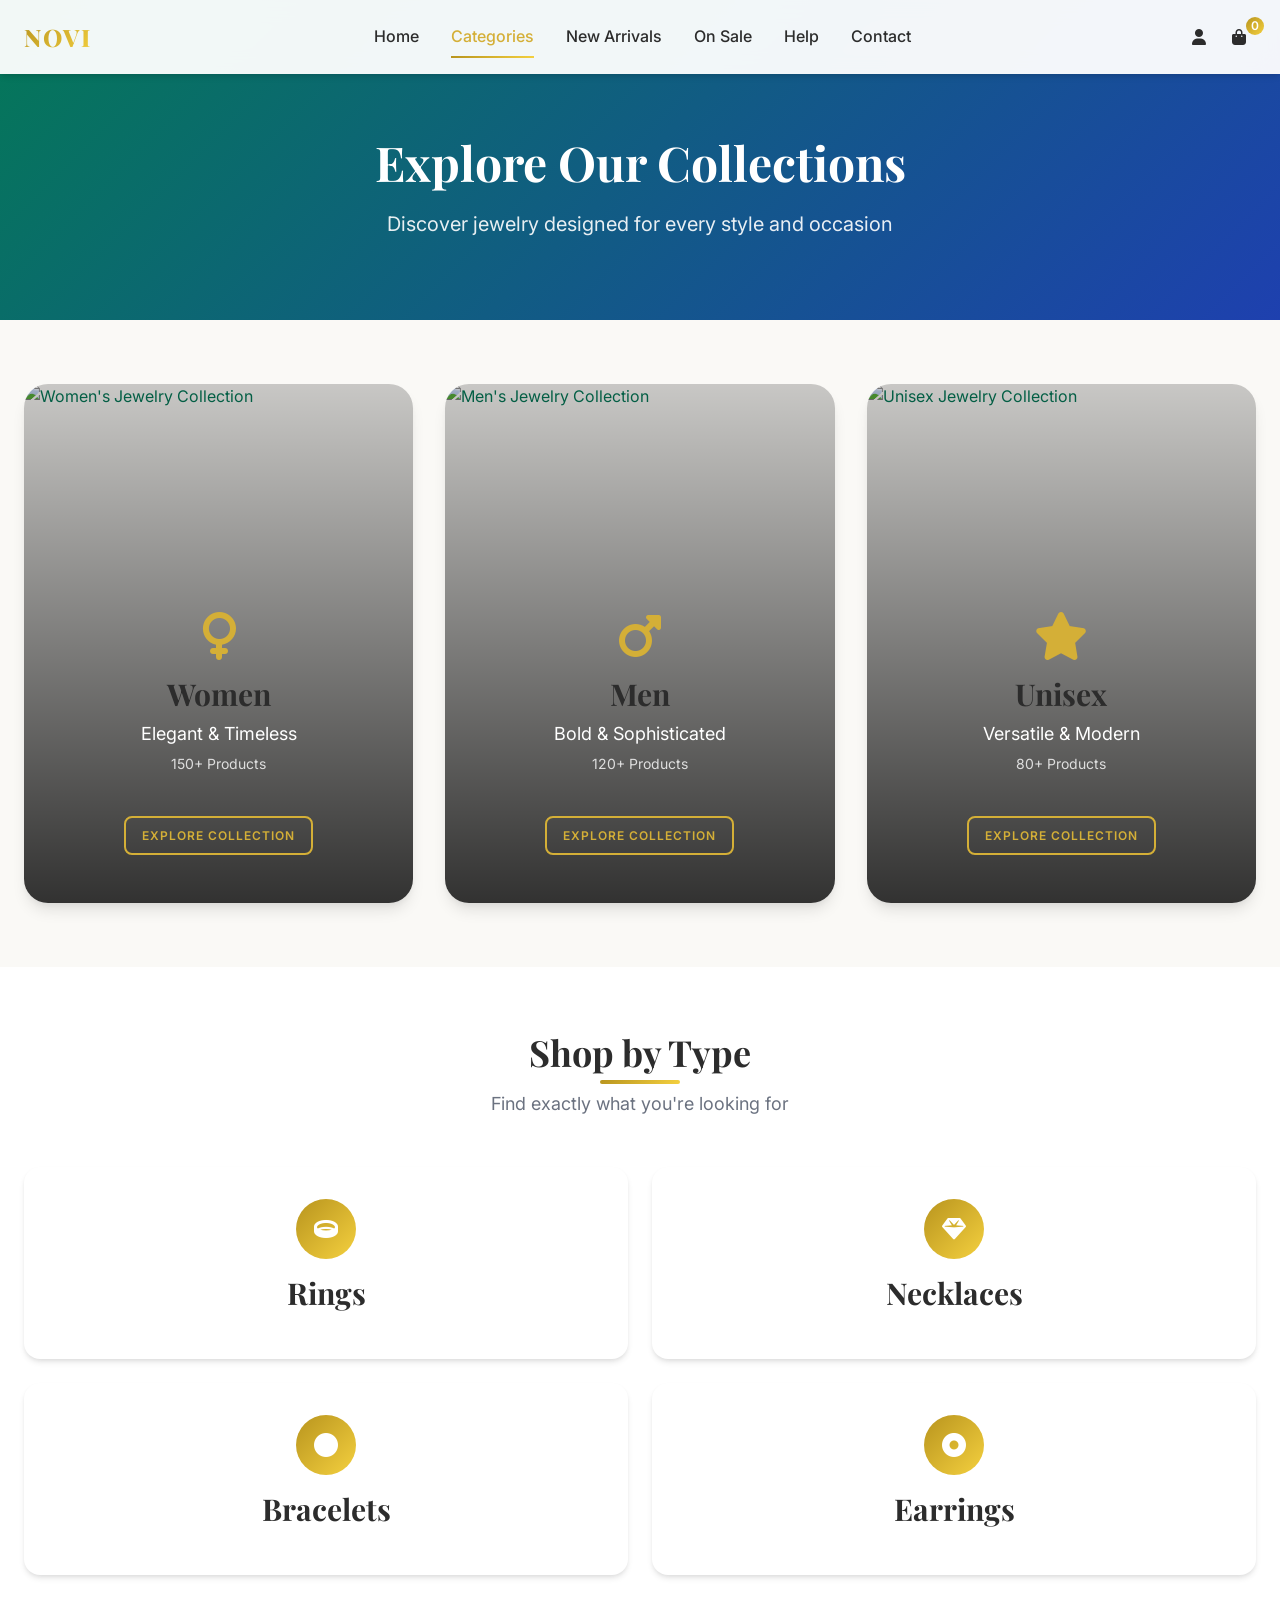
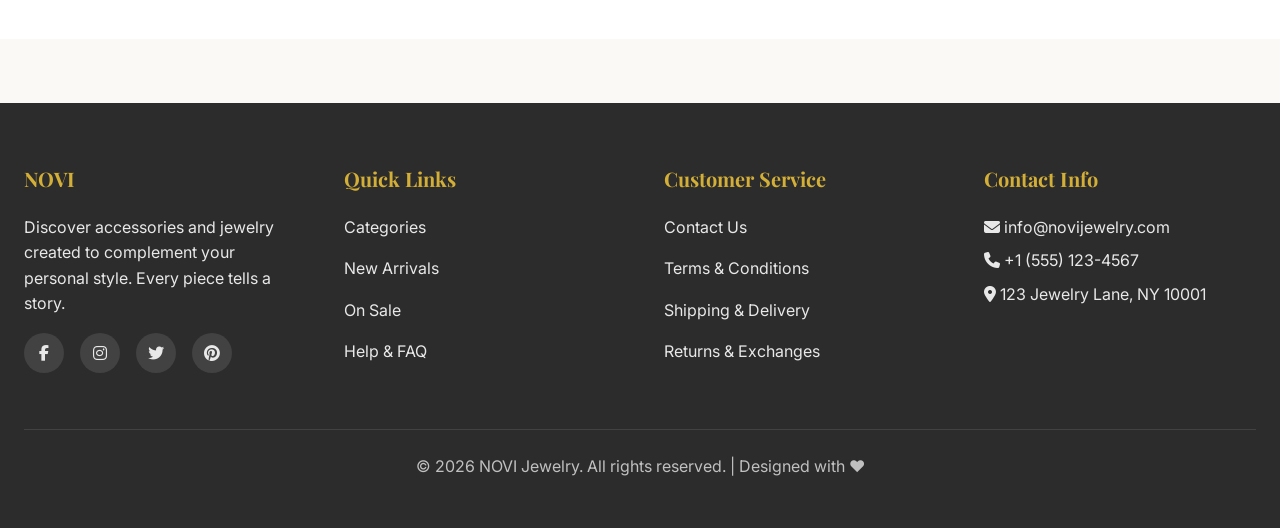
==== categories.html @ 6aa07635 "NOVI frontend" ====
<!DOCTYPE html>
<html lang="en">

<head>
    <meta charset="UTF-8">
    <meta name="viewport" content="width=device-width, initial-scale=1.0">
    <meta name="description"
        content="Explore NOVI's jewelry collections for men, women, and unisex. Find the perfect piece for your style.">
    <title>Categories - NOVI Jewelry</title>

    <link rel="stylesheet" href="styles.css">
    <link rel="stylesheet" href="components.css">
    <link rel="stylesheet" href="https://cdnjs.cloudflare.com/ajax/libs/font-awesome/6.4.0/css/all.min.css">
</head>

<body>

    <!-- Header/Navigation -->
    <header class="header">
        <div class="header-container">
            <a href="index.html" class="logo">NOVI</a>

            <nav class="nav-menu">
                <a href="index.html" class="nav-link">Home</a>
                <a href="categories.html" class="nav-link active">Categories</a>
                <a href="new-arrivals.html" class="nav-link">New Arrivals</a>
                <a href="on-sale.html" class="nav-link">On Sale</a>
                <a href="help.html" class="nav-link">Help</a>
                <a href="contact.html" class="nav-link">Contact</a>
            </nav>

            <div class="nav-icons">
                <a href="login.html" class="nav-icon" title="Account">
                    <i class="fas fa-user"></i>
                </a>
                <div class="nav-icon cart-badge" data-count="0" title="Cart">
                    <i class="fas fa-shopping-bag"></i>
                </div>
            </div>

            <div class="mobile-menu-toggle">
                <span></span>
                <span></span>
                <span></span>
            </div>
        </div>
    </header>

    <!-- Page Header -->
    <section class="page-header">
        <div class="page-header-content">
            <h1 class="page-title">Explore Our Collections</h1>
            <p class="page-subtitle">Discover jewelry designed for every style and occasion</p>
        </div>
    </section>

    <!-- Categories Grid -->
    <section class="section">
        <div class="container">
            <div class="grid grid-cols-1 md:grid-cols-3 gap-xl">

                <!-- Women's Category -->
                <a href="women.html" class="category-card reveal" style="text-decoration: none;">
                    <div class="category-image-wrapper">
                        <img src="https://images.unsplash.com/photo-1535632066927-ab7c9ab60908?w=800&h=1000&fit=crop"
                            alt="Women's Jewelry Collection" class="category-image">
                        <div class="category-overlay">
                            <div class="category-content">
                                <i class="fas fa-venus category-icon"></i>
                                <h2 class="category-title">Women</h2>
                                <p class="category-description">Elegant & Timeless</p>
                                <p class="category-count">150+ Products</p>
                                <div class="btn btn-outline btn-sm" style="margin-top: var(--spacing-lg);">Explore
                                    Collection</div>
                            </div>
                        </div>
                    </div>
                </a>

                <!-- Men's Category -->
                <a href="men.html" class="category-card reveal" style="text-decoration: none;">
                    <div class="category-image-wrapper">
                        <img src="https://images.unsplash.com/photo-1611591437281-460bfbe1220a?w=800&h=1000&fit=crop"
                            alt="Men's Jewelry Collection" class="category-image">
                        <div class="category-overlay">
                            <div class="category-content">
                                <i class="fas fa-mars category-icon"></i>
                                <h2 class="category-title">Men</h2>
                                <p class="category-description">Bold & Sophisticated</p>
                                <p class="category-count">120+ Products</p>
                                <div class="btn btn-outline btn-sm" style="margin-top: var(--spacing-lg);">Explore
                                    Collection</div>
                            </div>
                        </div>
                    </div>
                </a>

                <!-- Unisex Category -->
                <a href="unisex.html" class="category-card reveal" style="text-decoration: none;">
                    <div class="category-image-wrapper">
                        <img src="https://images.unsplash.com/photo-1599643478518-a784e5dc4c8f?w=800&h=1000&fit=crop"
                            alt="Unisex Jewelry Collection" class="category-image">
                        <div class="category-overlay">
                            <div class="category-content">
                                <i class="fas fa-star category-icon"></i>
                                <h2 class="category-title">Unisex</h2>
                                <p class="category-description">Versatile & Modern</p>
                                <p class="category-count">80+ Products</p>
                                <div class="btn btn-outline btn-sm" style="margin-top: var(--spacing-lg);">Explore
                                    Collection</div>
                            </div>
                        </div>
                    </div>
                </a>

            </div>
        </div>
    </section>

    <!-- Shop by Type -->
    <section class="section bg-white">
        <div class="container">
            <div class="section-header">
                <h2 class="section-title">Shop by Type</h2>
                <p class="section-subtitle">Find exactly what you're looking for</p>
            </div>

            <div class="grid grid-cols-2 md:grid-cols-4 gap-lg">
                <div class="type-card reveal">
                    <div class="type-icon-wrapper">
                        <i class="fas fa-ring"></i>
                    </div>
                    <h3>Rings</h3>
                </div>

                <div class="type-card reveal">
                    <div class="type-icon-wrapper">
                        <i class="fas fa-gem"></i>
                    </div>
                    <h3>Necklaces</h3>
                </div>

                <div class="type-card reveal">
                    <div class="type-icon-wrapper">
                        <i class="fas fa-circle"></i>
                    </div>
                    <h3>Bracelets</h3>
                </div>

                <div class="type-card reveal">
                    <div class="type-icon-wrapper">
                        <i class="fas fa-dot-circle"></i>
                    </div>
                    <h3>Earrings</h3>
                </div>
            </div>
        </div>
    </section>

    <!-- Footer -->
    <footer class="footer">
        <div class="container">
            <div class="footer-content">
                <div class="footer-section">
                    <h3>NOVI</h3>
                    <p>Discover accessories and jewelry created to complement your personal style. Every piece tells a
                        story.</p>
                    <div class="social-links">
                        <a href="#" class="social-icon"><i class="fab fa-facebook-f"></i></a>
                        <a href="#" class="social-icon"><i class="fab fa-instagram"></i></a>
                        <a href="#" class="social-icon"><i class="fab fa-twitter"></i></a>
                        <a href="#" class="social-icon"><i class="fab fa-pinterest"></i></a>
                    </div>
                </div>

                <div class="footer-section">
                    <h3>Quick Links</h3>
                    <div class="footer-links">
                        <a href="categories.html">Categories</a>
                        <a href="new-arrivals.html">New Arrivals</a>
                        <a href="on-sale.html">On Sale</a>
                        <a href="help.html">Help & FAQ</a>
                    </div>
                </div>

                <div class="footer-section">
                    <h3>Customer Service</h3>
                    <div class="footer-links">
                        <a href="contact.html">Contact Us</a>
                        <a href="terms.html">Terms & Conditions</a>
                        <a href="shipping.html">Shipping & Delivery</a>
                        <a href="returns.html">Returns & Exchanges</a>
                    </div>
                </div>

                <div class="footer-section">
                    <h3>Contact Info</h3>
                    <p><i class="fas fa-envelope"></i> info@novijewelry.com</p>
                    <p><i class="fas fa-phone"></i> +1 (555) 123-4567</p>
                    <p><i class="fas fa-map-marker-alt"></i> 123 Jewelry Lane, NY 10001</p>
                </div>
            </div>

            <div class="footer-bottom">
                <p>&copy; 2026 NOVI Jewelry. All rights reserved. | Designed with ❤️</p>
            </div>
        </div>
    </footer>

    <script src="main.js"></script>

</body>

</html>
---- styles.css ----
/* ============================================
   NOVI Jewelry - Global Styles
   Premium Design System
   ============================================ */

/* Google Fonts */
@import url('https://fonts.googleapis.com/css2?family=Playfair+Display:wght@400;500;600;700;800&family=Inter:wght@300;400;500;600;700&display=swap');

/* ============================================
   CSS Custom Properties
   ============================================ */
:root {
  /* Primary Colors - Jewel Tones */
  --color-emerald: #047857;
  --color-emerald-light: #10b981;
  --color-emerald-dark: #065f46;
  
  --color-sapphire: #1e40af;
  --color-sapphire-light: #3b82f6;
  --color-sapphire-dark: #1e3a8a;
  
  --color-rose-gold: #b76e79;
  --color-rose-gold-light: #d4a5a5;
  --color-rose-gold-dark: #8b5a5a;
  
  /* Accent Colors */
  --color-gold: #D4AF37;
  --color-gold-light: #f4d03f;
  --color-gold-dark: #b8941e;
  
  --color-silver: #C0C0C0;
  --color-silver-light: #e8e8e8;
  --color-silver-dark: #8c8c8c;
  
  /* Neutral Colors */
  --color-cream: #FAF9F6;
  --color-white: #FFFFFF;
  --color-charcoal: #2C2C2C;
  --color-gray-light: #f3f4f6;
  --color-gray: #6b7280;
  --color-gray-dark: #374151;
  
  /* Gradient Backgrounds */
  --gradient-primary: linear-gradient(135deg, var(--color-emerald) 0%, var(--color-sapphire) 100%);
  --gradient-gold: linear-gradient(135deg, var(--color-gold-dark) 0%, var(--color-gold-light) 100%);
  --gradient-rose: linear-gradient(135deg, var(--color-rose-gold-dark) 0%, var(--color-rose-gold-light) 100%);
  --gradient-elegant: linear-gradient(135deg, #2C2C2C 0%, #4a4a4a 50%, #2C2C2C 100%);
  --gradient-overlay: linear-gradient(180deg, rgba(0,0,0,0) 0%, rgba(0,0,0,0.7) 100%);
  
  /* Typography */
  --font-heading: 'Playfair Display', serif;
  --font-body: 'Inter', sans-serif;
  
  /* Font Sizes */
  --text-xs: 0.75rem;
  --text-sm: 0.875rem;
  --text-base: 1rem;
  --text-lg: 1.125rem;
  --text-xl: 1.25rem;
  --text-2xl: 1.5rem;
  --text-3xl: 1.875rem;
  --text-4xl: 2.25rem;
  --text-5xl: 3rem;
  --text-6xl: 3.75rem;
  
  /* Spacing */
  --spacing-xs: 0.25rem;
  --spacing-sm: 0.5rem;
  --spacing-md: 1rem;
  --spacing-lg: 1.5rem;
  --spacing-xl: 2rem;
  --spacing-2xl: 3rem;
  --spacing-3xl: 4rem;
  
  /* Border Radius */
  --radius-sm: 0.25rem;
  --radius-md: 0.5rem;
  --radius-lg: 1rem;
  --radius-xl: 1.5rem;
  --radius-full: 9999px;
  
  /* Shadows */
  --shadow-sm: 0 1px 2px 0 rgba(0, 0, 0, 0.05);
  --shadow-md: 0 4px 6px -1px rgba(0, 0, 0, 0.1), 0 2px 4px -1px rgba(0, 0, 0, 0.06);
  --shadow-lg: 0 10px 15px -3px rgba(0, 0, 0, 0.1), 0 4px 6px -2px rgba(0, 0, 0, 0.05);
  --shadow-xl: 0 20px 25px -5px rgba(0, 0, 0, 0.1), 0 10px 10px -5px rgba(0, 0, 0, 0.04);
  --shadow-gold: 0 10px 30px rgba(212, 175, 55, 0.3);
  --shadow-elegant: 0 15px 35px rgba(0, 0, 0, 0.2);
  
  /* Transitions */
  --transition-fast: 150ms ease-in-out;
  --transition-base: 300ms ease-in-out;
  --transition-slow: 500ms ease-in-out;
  
  /* Z-index */
  --z-dropdown: 1000;
  --z-sticky: 1020;
  --z-fixed: 1030;
  --z-modal-backdrop: 1040;
  --z-modal: 1050;
  --z-popover: 1060;
  --z-tooltip: 1070;
}

/* ============================================
   Reset & Base Styles
   ============================================ */
*, *::before, *::after {
  box-sizing: border-box;
  margin: 0;
  padding: 0;
}

html {
  scroll-behavior: smooth;
  -webkit-font-smoothing: antialiased;
  -moz-osx-font-smoothing: grayscale;
}

body {
  font-family: var(--font-body);
  font-size: var(--text-base);
  line-height: 1.6;
  color: var(--color-charcoal);
  background-color: var(--color-cream);
  overflow-x: hidden;
}

/* Typography */
h1, h2, h3, h4, h5, h6 {
  font-family: var(--font-heading);
  font-weight: 700;
  line-height: 1.2;
  margin-bottom: var(--spacing-md);
  color: var(--color-charcoal);
}

h1 { font-size: var(--text-5xl); }
h2 { font-size: var(--text-4xl); }
h3 { font-size: var(--text-3xl); }
h4 { font-size: var(--text-2xl); }
h5 { font-size: var(--text-xl); }
h6 { font-size: var(--text-lg); }

p {
  margin-bottom: var(--spacing-md);
}

a {
  color: var(--color-emerald);
  text-decoration: none;
  transition: color var(--transition-base);
}

a:hover {
  color: var(--color-emerald-light);
}

img {
  max-width: 100%;
  height: auto;
  display: block;
}

ul, ol {
  list-style: none;
}

button {
  font-family: var(--font-body);
  cursor: pointer;
  border: none;
  background: none;
}

input, textarea, select {
  font-family: var(--font-body);
  font-size: var(--text-base);
}

/* ============================================
   Utility Classes
   ============================================ */

/* Container */
.container {
  width: 100%;
  max-width: 1280px;
  margin: 0 auto;
  padding: 0 var(--spacing-lg);
}

.container-fluid {
  width: 100%;
  padding: 0 var(--spacing-lg);
}

/* Flexbox Utilities */
.flex { display: flex; }
.flex-col { flex-direction: column; }
.flex-wrap { flex-wrap: wrap; }
.items-center { align-items: center; }
.items-start { align-items: flex-start; }
.items-end { align-items: flex-end; }
.justify-center { justify-content: center; }
.justify-between { justify-content: space-between; }
.justify-around { justify-content: space-around; }
.justify-end { justify-content: flex-end; }
.gap-sm { gap: var(--spacing-sm); }
.gap-md { gap: var(--spacing-md); }
.gap-lg { gap: var(--spacing-lg); }
.gap-xl { gap: var(--spacing-xl); }

/* Grid Utilities */
.grid { display: grid; }
.grid-cols-1 { grid-template-columns: repeat(1, 1fr); }
.grid-cols-2 { grid-template-columns: repeat(2, 1fr); }
.grid-cols-3 { grid-template-columns: repeat(3, 1fr); }
.grid-cols-4 { grid-template-columns: repeat(4, 1fr); }

/* Text Utilities */
.text-center { text-align: center; }
.text-left { text-align: left; }
.text-right { text-align: right; }
.text-uppercase { text-transform: uppercase; }
.text-capitalize { text-transform: capitalize; }
.font-heading { font-family: var(--font-heading); }
.font-body { font-family: var(--font-body); }

/* Color Utilities */
.text-gold { color: var(--color-gold); }
.text-silver { color: var(--color-silver); }
.text-white { color: var(--color-white); }
.text-charcoal { color: var(--color-charcoal); }
.text-gray { color: var(--color-gray); }

.bg-white { background-color: var(--color-white); }
.bg-cream { background-color: var(--color-cream); }
.bg-charcoal { background-color: var(--color-charcoal); }
.bg-gradient-primary { background: var(--gradient-primary); }
.bg-gradient-gold { background: var(--gradient-gold); }

/* Spacing Utilities */
.m-0 { margin: 0; }
.mt-sm { margin-top: var(--spacing-sm); }
.mt-md { margin-top: var(--spacing-md); }
.mt-lg { margin-top: var(--spacing-lg); }
.mt-xl { margin-top: var(--spacing-xl); }
.mb-sm { margin-bottom: var(--spacing-sm); }
.mb-md { margin-bottom: var(--spacing-md); }
.mb-lg { margin-bottom: var(--spacing-lg); }
.mb-xl { margin-bottom: var(--spacing-xl); }
.my-lg { margin-top: var(--spacing-lg); margin-bottom: var(--spacing-lg); }
.my-xl { margin-top: var(--spacing-xl); margin-bottom: var(--spacing-xl); }

.p-sm { padding: var(--spacing-sm); }
.p-md { padding: var(--spacing-md); }
.p-lg { padding: var(--spacing-lg); }
.p-xl { padding: var(--spacing-xl); }
.py-lg { padding-top: var(--spacing-lg); padding-bottom: var(--spacing-lg); }
.py-xl { padding-top: var(--spacing-xl); padding-bottom: var(--spacing-xl); }
.px-lg { padding-left: var(--spacing-lg); padding-right: var(--spacing-lg); }

/* Display Utilities */
.hidden { display: none; }
.block { display: block; }
.inline-block { display: inline-block; }

/* Position Utilities */
.relative { position: relative; }
.absolute { position: absolute; }
.fixed { position: fixed; }

/* Overflow */
.overflow-hidden { overflow: hidden; }

/* ============================================
   Glassmorphism Effect
   ============================================ */
.glass {
  background: rgba(255, 255, 255, 0.1);
  backdrop-filter: blur(10px);
  -webkit-backdrop-filter: blur(10px);
  border: 1px solid rgba(255, 255, 255, 0.2);
  box-shadow: var(--shadow-lg);
}

.glass-dark {
  background: rgba(44, 44, 44, 0.7);
  backdrop-filter: blur(10px);
  -webkit-backdrop-filter: blur(10px);
  border: 1px solid rgba(255, 255, 255, 0.1);
}

/* ============================================
   Animation Keyframes
   ============================================ */
@keyframes fadeIn {
  from {
    opacity: 0;
  }
  to {
    opacity: 1;
  }
}

@keyframes fadeInUp {
  from {
    opacity: 0;
    transform: translateY(30px);
  }
  to {
    opacity: 1;
    transform: translateY(0);
  }
}

@keyframes fadeInDown {
  from {
    opacity: 0;
    transform: translateY(-30px);
  }
  to {
    opacity: 1;
    transform: translateY(0);
  }
}

@keyframes slideInLeft {
  from {
    opacity: 0;
    transform: translateX(-50px);
  }
  to {
    opacity: 1;
    transform: translateX(0);
  }
}

@keyframes slideInRight {
  from {
    opacity: 0;
    transform: translateX(50px);
  }
  to {
    opacity: 1;
    transform: translateX(0);
  }
}

@keyframes scaleIn {
  from {
    opacity: 0;
    transform: scale(0.9);
  }
  to {
    opacity: 1;
    transform: scale(1);
  }
}

@keyframes shimmer {
  0% {
    background-position: -1000px 0;
  }
  100% {
    background-position: 1000px 0;
  }
}

@keyframes float {
  0%, 100% {
    transform: translateY(0);
  }
  50% {
    transform: translateY(-20px);
  }
}

@keyframes pulse {
  0%, 100% {
    opacity: 1;
  }
  50% {
    opacity: 0.5;
  }
}

/* Animation Classes */
.animate-fade-in {
  animation: fadeIn var(--transition-slow) ease-out;
}

.animate-fade-in-up {
  animation: fadeInUp var(--transition-slow) ease-out;
}

.animate-fade-in-down {
  animation: fadeInDown var(--transition-slow) ease-out;
}

.animate-slide-in-left {
  animation: slideInLeft var(--transition-slow) ease-out;
}

.animate-slide-in-right {
  animation: slideInRight var(--transition-slow) ease-out;
}

.animate-scale-in {
  animation: scaleIn var(--transition-base) ease-out;
}

/* ============================================
   Responsive Breakpoints
   ============================================ */
@media (max-width: 767px) {
  :root {
    --text-5xl: 2.25rem;
    --text-4xl: 1.875rem;
    --text-3xl: 1.5rem;
  }
  
  .container {
    padding: 0 var(--spacing-md);
  }
  
  h1 { font-size: var(--text-4xl); }
  h2 { font-size: var(--text-3xl); }
  h3 { font-size: var(--text-2xl); }
}

@media (min-width: 768px) {
  .md\:grid-cols-2 { grid-template-columns: repeat(2, 1fr); }
  .md\:grid-cols-3 { grid-template-columns: repeat(3, 1fr); }
  .md\:flex-row { flex-direction: row; }
  .md\:text-left { text-align: left; }
}

@media (min-width: 1024px) {
  .lg\:grid-cols-3 { grid-template-columns: repeat(3, 1fr); }
  .lg\:grid-cols-4 { grid-template-columns: repeat(4, 1fr); }
}

/* ============================================
   Scroll Reveal (Intersection Observer)
   ============================================ */
.reveal {
  opacity: 0;
  transform: translateY(30px);
  transition: opacity var(--transition-slow), transform var(--transition-slow);
}

.reveal.active {
  opacity: 1;
  transform: translateY(0);
}
---- components.css ----
/* ============================================
   NOVI Jewelry - Component Styles
   Reusable UI Components
   ============================================ */

/* ============================================
   Navigation Header
   ============================================ */
.header {
    position: fixed;
    top: 0;
    left: 0;
    right: 0;
    background: rgba(255, 255, 255, 0.95);
    backdrop-filter: blur(10px);
    -webkit-backdrop-filter: blur(10px);
    box-shadow: var(--shadow-md);
    z-index: var(--z-fixed);
    transition: all var(--transition-base);
}

.header.scrolled {
    background: rgba(255, 255, 255, 0.98);
    box-shadow: var(--shadow-lg);
}

.header-container {
    display: flex;
    align-items: center;
    justify-content: space-between;
    padding: var(--spacing-md) var(--spacing-lg);
    max-width: 1280px;
    margin: 0 auto;
}

.logo {
    font-family: var(--font-heading);
    font-size: var(--text-2xl);
    font-weight: 800;
    background: var(--gradient-gold);
    -webkit-background-clip: text;
    -webkit-text-fill-color: transparent;
    background-clip: text;
    letter-spacing: 2px;
    transition: transform var(--transition-base);
}

.logo:hover {
    transform: scale(1.05);
}

.nav-menu {
    display: flex;
    align-items: center;
    gap: var(--spacing-xl);
}

.nav-link {
    font-weight: 500;
    color: var(--color-charcoal);
    position: relative;
    padding: var(--spacing-sm) 0;
    transition: color var(--transition-base);
}

.nav-link::after {
    content: '';
    position: absolute;
    bottom: 0;
    left: 0;
    width: 0;
    height: 2px;
    background: var(--gradient-gold);
    transition: width var(--transition-base);
}

.nav-link:hover {
    color: var(--color-gold);
}

.nav-link:hover::after {
    width: 100%;
}

.nav-link.active {
    color: var(--color-gold);
}

.nav-link.active::after {
    width: 100%;
}

.nav-icons {
    display: flex;
    align-items: center;
    gap: var(--spacing-md);
}

.nav-icon {
    width: 24px;
    height: 24px;
    color: var(--color-charcoal);
    cursor: pointer;
    transition: all var(--transition-base);
}

.nav-icon:hover {
    color: var(--color-gold);
    transform: scale(1.1);
}

.cart-badge {
    position: relative;
}

.cart-badge::after {
    content: attr(data-count);
    position: absolute;
    top: -8px;
    right: -8px;
    background: var(--gradient-gold);
    color: var(--color-white);
    font-size: var(--text-xs);
    font-weight: 600;
    width: 18px;
    height: 18px;
    border-radius: var(--radius-full);
    display: flex;
    align-items: center;
    justify-content: center;
}

/* Mobile Menu Toggle */
.mobile-menu-toggle {
    display: none;
    flex-direction: column;
    gap: 5px;
    cursor: pointer;
    padding: var(--spacing-sm);
}

.mobile-menu-toggle span {
    width: 25px;
    height: 3px;
    background: var(--color-charcoal);
    border-radius: var(--radius-sm);
    transition: all var(--transition-base);
}

.mobile-menu-toggle.active span:nth-child(1) {
    transform: rotate(45deg) translate(8px, 8px);
}

.mobile-menu-toggle.active span:nth-child(2) {
    opacity: 0;
}

.mobile-menu-toggle.active span:nth-child(3) {
    transform: rotate(-45deg) translate(7px, -7px);
}

/* ============================================
   Footer
   ============================================ */
.footer {
    background: var(--color-charcoal);
    color: var(--color-white);
    padding: var(--spacing-3xl) 0 var(--spacing-xl);
    margin-top: var(--spacing-3xl);
}

.footer-content {
    display: grid;
    grid-template-columns: repeat(auto-fit, minmax(250px, 1fr));
    gap: var(--spacing-2xl);
    margin-bottom: var(--spacing-2xl);
}

.footer-section h3 {
    color: var(--color-gold);
    margin-bottom: var(--spacing-lg);
    font-size: var(--text-xl);
}

.footer-section p,
.footer-section a {
    color: var(--color-silver-light);
    margin-bottom: var(--spacing-sm);
    transition: color var(--transition-base);
}

.footer-section a:hover {
    color: var(--color-gold);
}

.footer-links {
    display: flex;
    flex-direction: column;
    gap: var(--spacing-sm);
}

.social-links {
    display: flex;
    gap: var(--spacing-md);
    margin-top: var(--spacing-md);
}

.social-icon {
    width: 40px;
    height: 40px;
    border-radius: var(--radius-full);
    background: rgba(255, 255, 255, 0.1);
    display: flex;
    align-items: center;
    justify-content: center;
    color: var(--color-white);
    transition: all var(--transition-base);
}

.social-icon:hover {
    background: var(--gradient-gold);
    transform: translateY(-3px);
}

.footer-bottom {
    border-top: 1px solid rgba(255, 255, 255, 0.1);
    padding-top: var(--spacing-lg);
    text-align: center;
    color: var(--color-silver);
}

/* ============================================
   Buttons
   ============================================ */
.btn {
    display: inline-flex;
    align-items: center;
    justify-content: center;
    padding: var(--spacing-md) var(--spacing-xl);
    font-weight: 600;
    border-radius: var(--radius-md);
    cursor: pointer;
    transition: all var(--transition-base);
    text-transform: uppercase;
    letter-spacing: 1px;
    font-size: var(--text-sm);
    border: none;
    position: relative;
    overflow: hidden;
}

.btn::before {
    content: '';
    position: absolute;
    top: 50%;
    left: 50%;
    width: 0;
    height: 0;
    border-radius: var(--radius-full);
    background: rgba(255, 255, 255, 0.3);
    transform: translate(-50%, -50%);
    transition: width var(--transition-slow), height var(--transition-slow);
}

.btn:hover::before {
    width: 300px;
    height: 300px;
}

.btn-primary {
    background: var(--gradient-gold);
    color: var(--color-white);
    box-shadow: var(--shadow-gold);
}

.btn-primary:hover {
    transform: translateY(-2px);
    box-shadow: 0 15px 40px rgba(212, 175, 55, 0.4);
}

.btn-secondary {
    background: var(--gradient-primary);
    color: var(--color-white);
    box-shadow: var(--shadow-lg);
}

.btn-secondary:hover {
    transform: translateY(-2px);
    box-shadow: var(--shadow-xl);
}

.btn-outline {
    background: transparent;
    border: 2px solid var(--color-gold);
    color: var(--color-gold);
}

.btn-outline:hover {
    background: var(--gradient-gold);
    color: var(--color-white);
    border-color: transparent;
}

.btn-dark {
    background: var(--color-charcoal);
    color: var(--color-white);
}

.btn-dark:hover {
    background: var(--color-gray-dark);
    transform: translateY(-2px);
}

.btn-lg {
    padding: var(--spacing-lg) var(--spacing-2xl);
    font-size: var(--text-base);
}

.btn-sm {
    padding: var(--spacing-sm) var(--spacing-md);
    font-size: var(--text-xs);
}

/* ============================================
   Product Cards
   ============================================ */
.product-card {
    background: var(--color-white);
    border-radius: var(--radius-lg);
    overflow: hidden;
    box-shadow: var(--shadow-md);
    transition: all var(--transition-base);
    position: relative;
}

.product-card:hover {
    transform: translateY(-8px);
    box-shadow: var(--shadow-xl);
}

.product-image-wrapper {
    position: relative;
    overflow: hidden;
    aspect-ratio: 1;
    background: var(--color-gray-light);
}

.product-image {
    width: 100%;
    height: 100%;
    object-fit: cover;
    transition: transform var(--transition-slow);
}

.product-card:hover .product-image {
    transform: scale(1.1);
}

.product-badge {
    position: absolute;
    top: var(--spacing-md);
    right: var(--spacing-md);
    background: var(--gradient-gold);
    color: var(--color-white);
    padding: var(--spacing-xs) var(--spacing-md);
    border-radius: var(--radius-full);
    font-size: var(--text-xs);
    font-weight: 700;
    text-transform: uppercase;
    letter-spacing: 1px;
    z-index: 2;
}

.product-badge.new {
    background: var(--gradient-primary);
}

.product-badge.sale {
    background: linear-gradient(135deg, #dc2626 0%, #ef4444 100%);
}

.product-overlay {
    position: absolute;
    bottom: 0;
    left: 0;
    right: 0;
    background: var(--gradient-overlay);
    padding: var(--spacing-lg);
    transform: translateY(100%);
    transition: transform var(--transition-base);
}

.product-card:hover .product-overlay {
    transform: translateY(0);
}

.product-quick-actions {
    display: flex;
    gap: var(--spacing-sm);
}

.quick-action-btn {
    flex: 1;
    padding: var(--spacing-sm);
    background: rgba(255, 255, 255, 0.9);
    border: none;
    border-radius: var(--radius-sm);
    cursor: pointer;
    font-size: var(--text-xs);
    font-weight: 600;
    transition: all var(--transition-base);
}

.quick-action-btn:hover {
    background: var(--color-gold);
    color: var(--color-white);
}

.product-info {
    padding: var(--spacing-lg);
}

.product-category {
    font-size: var(--text-xs);
    color: var(--color-gray);
    text-transform: uppercase;
    letter-spacing: 1px;
    margin-bottom: var(--spacing-xs);
}

.product-title {
    font-family: var(--font-heading);
    font-size: var(--text-lg);
    color: var(--color-charcoal);
    margin-bottom: var(--spacing-sm);
    font-weight: 600;
}

.product-price {
    display: flex;
    align-items: center;
    gap: var(--spacing-sm);
}

.price-current {
    font-size: var(--text-xl);
    font-weight: 700;
    color: var(--color-gold);
}

.price-original {
    font-size: var(--text-base);
    color: var(--color-gray);
    text-decoration: line-through;
}

.product-rating {
    display: flex;
    align-items: center;
    gap: var(--spacing-xs);
    margin-top: var(--spacing-sm);
    font-size: var(--text-sm);
    color: var(--color-gold);
}

/* ============================================
   Form Elements
   ============================================ */
.form-group {
    margin-bottom: var(--spacing-lg);
}

.form-label {
    display: block;
    margin-bottom: var(--spacing-sm);
    font-weight: 600;
    color: var(--color-charcoal);
    font-size: var(--text-sm);
}

.form-input,
.form-textarea,
.form-select {
    width: 100%;
    padding: var(--spacing-md);
    border: 2px solid var(--color-gray-light);
    border-radius: var(--radius-md);
    font-size: var(--text-base);
    transition: all var(--transition-base);
    background: var(--color-white);
}

.form-input:focus,
.form-textarea:focus,
.form-select:focus {
    outline: none;
    border-color: var(--color-gold);
    box-shadow: 0 0 0 3px rgba(212, 175, 55, 0.1);
}

.form-textarea {
    resize: vertical;
    min-height: 120px;
}

.form-checkbox {
    display: flex;
    align-items: center;
    gap: var(--spacing-sm);
    cursor: pointer;
}

.form-checkbox input[type="checkbox"] {
    width: 20px;
    height: 20px;
    cursor: pointer;
    accent-color: var(--color-gold);
}

.form-error {
    color: #dc2626;
    font-size: var(--text-sm);
    margin-top: var(--spacing-xs);
}

/* ============================================
   Modal
   ============================================ */
.modal-backdrop {
    position: fixed;
    top: 0;
    left: 0;
    right: 0;
    bottom: 0;
    background: rgba(0, 0, 0, 0.7);
    z-index: var(--z-modal-backdrop);
    display: flex;
    align-items: center;
    justify-content: center;
    opacity: 0;
    visibility: hidden;
    transition: all var(--transition-base);
}

.modal-backdrop.active {
    opacity: 1;
    visibility: visible;
}

.modal {
    background: var(--color-white);
    border-radius: var(--radius-xl);
    max-width: 600px;
    width: 90%;
    max-height: 90vh;
    overflow-y: auto;
    transform: scale(0.9);
    transition: transform var(--transition-base);
    box-shadow: var(--shadow-elegant);
}

.modal-backdrop.active .modal {
    transform: scale(1);
}

.modal-header {
    padding: var(--spacing-xl);
    border-bottom: 1px solid var(--color-gray-light);
    display: flex;
    align-items: center;
    justify-content: space-between;
}

.modal-title {
    font-family: var(--font-heading);
    font-size: var(--text-2xl);
    margin: 0;
}

.modal-close {
    width: 32px;
    height: 32px;
    border-radius: var(--radius-full);
    background: var(--color-gray-light);
    display: flex;
    align-items: center;
    justify-content: center;
    cursor: pointer;
    transition: all var(--transition-base);
}

.modal-close:hover {
    background: var(--color-gold);
    color: var(--color-white);
}

.modal-body {
    padding: var(--spacing-xl);
}

.modal-footer {
    padding: var(--spacing-xl);
    border-top: 1px solid var(--color-gray-light);
    display: flex;
    gap: var(--spacing-md);
    justify-content: flex-end;
}

/* ============================================
   Hero Section
   ============================================ */
.hero {
    position: relative;
    min-height: 100vh;
    display: flex;
    align-items: center;
    justify-content: center;
    overflow: hidden;
    background: var(--gradient-elegant);
}

.hero-background {
    position: absolute;
    top: 0;
    left: 0;
    right: 0;
    bottom: 0;
    z-index: 1;
}

.hero-background img {
    width: 100%;
    height: 100%;
    object-fit: cover;
    opacity: 0.4;
}

.hero-overlay {
    position: absolute;
    top: 0;
    left: 0;
    right: 0;
    bottom: 0;
    background: linear-gradient(135deg, rgba(4, 120, 87, 0.8) 0%, rgba(30, 64, 175, 0.8) 100%);
    z-index: 2;
}

.hero-content {
    position: relative;
    z-index: 3;
    text-align: center;
    color: var(--color-white);
    max-width: 800px;
    padding: var(--spacing-2xl);
}

.hero-title {
    font-size: var(--text-6xl);
    margin-bottom: var(--spacing-lg);
    color: var(--color-white);
    text-shadow: 2px 2px 4px rgba(0, 0, 0, 0.3);
}

.hero-subtitle {
    font-size: var(--text-xl);
    margin-bottom: var(--spacing-2xl);
    color: var(--color-cream);
    font-weight: 300;
}

.hero-cta {
    display: flex;
    gap: var(--spacing-md);
    justify-content: center;
    flex-wrap: wrap;
}

/* ============================================
   Section Styles
   ============================================ */
.section {
    padding: var(--spacing-3xl) 0;
}

.section-header {
    text-align: center;
    margin-bottom: var(--spacing-2xl);
}

.section-title {
    font-size: var(--text-4xl);
    margin-bottom: var(--spacing-md);
    position: relative;
    display: inline-block;
}

.section-title::after {
    content: '';
    position: absolute;
    bottom: -10px;
    left: 50%;
    transform: translateX(-50%);
    width: 80px;
    height: 4px;
    background: var(--gradient-gold);
    border-radius: var(--radius-full);
}

.section-subtitle {
    font-size: var(--text-lg);
    color: var(--color-gray);
    max-width: 600px;
    margin: 0 auto;
}

/* ============================================
   Loading Spinner
   ============================================ */
.spinner {
    width: 50px;
    height: 50px;
    border: 4px solid var(--color-gray-light);
    border-top-color: var(--color-gold);
    border-radius: var(--radius-full);
    animation: spin 1s linear infinite;
}

@keyframes spin {
    to {
        transform: rotate(360deg);
    }
}

/* ============================================
   Responsive Design
   ============================================ */
@media (max-width: 767px) {
    .mobile-menu-toggle {
        display: flex;
    }

    .nav-menu {
        position: fixed;
        top: 70px;
        left: 0;
        right: 0;
        background: var(--color-white);
        flex-direction: column;
        padding: var(--spacing-xl);
        box-shadow: var(--shadow-lg);
        transform: translateY(-100%);
        opacity: 0;
        visibility: hidden;
        transition: all var(--transition-base);
    }

    .nav-menu.active {
        transform: translateY(0);
        opacity: 1;
        visibility: visible;
    }

    .hero-title {
        font-size: var(--text-4xl);
    }

    .hero-subtitle {
        font-size: var(--text-lg);
    }

    .hero-cta {
        flex-direction: column;
    }

    .footer-content {
        grid-template-columns: 1fr;
    }
}

@media (min-width: 768px) and (max-width: 1023px) {
    .nav-menu {
        gap: var(--spacing-md);
    }

    .hero-title {
        font-size: var(--text-5xl);
    }
}

/* ============================================
   Page Header
   ============================================ */
.page-header {
    padding: calc(var(--spacing-3xl) + 70px) var(--spacing-xl) var(--spacing-3xl);
    background: var(--gradient-primary);
    text-align: center;
    color: var(--color-white);
}

.page-header-content h1,
.page-title {
    font-size: var(--text-5xl);
    margin-bottom: var(--spacing-md);
    color: var(--color-white);
}

.page-header-content p,
.page-subtitle {
    font-size: var(--text-xl);
    opacity: 0.9;
}

/* ============================================
   Category Cards
   ============================================ */
.category-card {
    display: block;
    border-radius: var(--radius-xl);
    overflow: hidden;
    box-shadow: var(--shadow-lg);
    transition: all var(--transition-base);
}

.category-card:hover {
    transform: translateY(-10px);
    box-shadow: var(--shadow-xl);
}

.category-image-wrapper {
    position: relative;
    aspect-ratio: 3/4;
    overflow: hidden;
}

.category-image {
    width: 100%;
    height: 100%;
    object-fit: cover;
    transition: transform var(--transition-slow);
}

.category-card:hover .category-image {
    transform: scale(1.1);
}

.category-overlay {
    position: absolute;
    inset: 0;
    background: linear-gradient(180deg, rgba(0, 0, 0, 0.2) 0%, rgba(0, 0, 0, 0.8) 100%);
    display: flex;
    align-items: flex-end;
    padding: var(--spacing-2xl);
    transition: all var(--transition-base);
}

.category-content {
    color: var(--color-white);
    text-align: center;
    width: 100%;
}

.category-icon {
    font-size: 3rem;
    margin-bottom: var(--spacing-md);
    color: var(--color-gold);
}

.category-title {
    font-size: var(--text-3xl);
    font-family: var(--font-heading);
    margin-bottom: var(--spacing-sm);
}

.category-description {
    font-size: var(--text-lg);
    margin-bottom: var(--spacing-xs);
}

.category-count {
    font-size: var(--text-sm);
    opacity: 0.8;
}

.type-card {
    text-align: center;
    padding: var(--spacing-xl);
    background: var(--color-white);
    border-radius: var(--radius-lg);
    box-shadow: var(--shadow-md);
    transition: all var(--transition-base);
    cursor: pointer;
}

.type-card:hover {
    transform: translateY(-5px);
    box-shadow: var(--shadow-lg);
}

.type-icon-wrapper {
    width: 60px;
    height: 60px;
    margin: 0 auto var(--spacing-md);
    background: var(--gradient-gold);
    border-radius: var(--radius-full);
    display: flex;
    align-items: center;
    justify-content: center;
    font-size: 1.5rem;
    color: var(--color-white);
}

/* ============================================
   Filter Bar
   ============================================ */
.filter-bar {
    background: var(--color-white);
    border-bottom: 1px solid var(--color-gray-light);
    padding: var(--spacing-lg) 0;
    position: sticky;
    top: 70px;
    z-index: 10;
}

.filter-controls {
    display: flex;
    align-items: center;
    gap: var(--spacing-xl);
    flex-wrap: wrap;
}

.filter-group {
    display: flex;
    align-items: center;
    gap: var(--spacing-sm);
}

.filter-group label {
    font-weight: 600;
    color: var(--color-charcoal);
    white-space: nowrap;
}

.filter-select {
    padding: var(--spacing-sm) var(--spacing-md);
    border: 2px solid var(--color-gray-light);
    border-radius: var(--radius-md);
    background: var(--color-white);
    cursor: pointer;
    transition: all var(--transition-base);
}

.filter-select:focus {
    outline: none;
    border-color: var(--color-gold);
}

.filter-results {
    margin-left: auto;
    font-weight: 600;
    color: var(--color-gray);
}

/* ============================================
   FAQ Section
   ============================================ */
.faq-container {
    max-width: 900px;
    margin: 0 auto;
}

.faq-category {
    margin-bottom: var(--spacing-2xl);
}

.faq-category-title {
    font-size: var(--text-2xl);
    margin-bottom: var(--spacing-lg);
    color: var(--color-charcoal);
    display: flex;
    align-items: center;
    gap: var(--spacing-md);
}

.faq-category-title i {
    color: var(--color-gold);
}

.faq-item {
    background: var(--color-white);
    border-radius: var(--radius-lg);
    margin-bottom: var(--spacing-md);
    box-shadow: var(--shadow-sm);
    overflow: hidden;
    transition: all var(--transition-base);
}

.faq-item:hover {
    box-shadow: var(--shadow-md);
}

.faq-question {
    padding: var(--spacing-lg);
    display: flex;
    justify-content: space-between;
    align-items: center;
    cursor: pointer;
    font-weight: 600;
    color: var(--color-charcoal);
    transition: all var(--transition-base);
}

.faq-question:hover {
    color: var(--color-gold);
}

.faq-question i {
    transition: transform var(--transition-base);
}

.faq-item.active .faq-question i {
    transform: rotate(180deg);
}

.faq-answer {
    max-height: 0;
    overflow: hidden;
    transition: max-height var(--transition-base);
}

.faq-item.active .faq-answer {
    max-height: 500px;
}

.faq-answer p {
    padding: 0 var(--spacing-lg) var(--spacing-lg);
    color: var(--color-gray);
    line-height: 1.6;
}

/* ============================================
   Contact Page
   ============================================ */
.contact-info-card {
    text-align: center;
    padding: var(--spacing-2xl);
    background: var(--color-white);
    border-radius: var(--radius-xl);
    box-shadow: var(--shadow-md);
    transition: all var(--transition-base);
}

.contact-info-card:hover {
    transform: translateY(-5px);
    box-shadow: var(--shadow-lg);
}

.contact-icon {
    width: 70px;
    height: 70px;
    margin: 0 auto var(--spacing-lg);
    background: var(--gradient-gold);
    border-radius: var(--radius-full);
    display: flex;
    align-items: center;
    justify-content: center;
    font-size: 2rem;
    color: var(--color-white);
}

.contact-info-card h3 {
    font-size: var(--text-xl);
    margin-bottom: var(--spacing-md);
    color: var(--color-charcoal);
}

.contact-info-card p {
    color: var(--color-gray);
    margin-bottom: var(--spacing-xs);
}

.contact-info-card small {
    color: var(--color-gray);
    font-size: var(--text-sm);
}

.contact-form-wrapper {
    display: grid;
    grid-template-columns: 1fr 1fr;
    gap: var(--spacing-3xl);
    align-items: center;
}

.contact-form-content h2 {
    font-size: var(--text-3xl);
    margin-bottom: var(--spacing-md);
    color: var(--color-charcoal);
}

.contact-form-content p {
    color: var(--color-gray);
    margin-bottom: var(--spacing-xl);
}

.contact-form {
    display: flex;
    flex-direction: column;
}

.form-row {
    display: grid;
    grid-template-columns: 1fr 1fr;
    gap: var(--spacing-md);
}

.contact-form-image {
    border-radius: var(--radius-xl);
    overflow: hidden;
    box-shadow: var(--shadow-lg);
}

.contact-form-image img {
    width: 100%;
    height: 100%;
    object-fit: cover;
}

/* ============================================
   Terms & Policy Pages
   ============================================ */
.terms-nav {
    display: flex;
    gap: var(--spacing-md);
    flex-wrap: wrap;
    justify-content: center;
}

.terms-nav-link {
    padding: var(--spacing-md) var(--spacing-xl);
    background: var(--color-white);
    border: 2px solid var(--color-gray-light);
    border-radius: var(--radius-lg);
    color: var(--color-charcoal);
    font-weight: 600;
    transition: all var(--transition-base);
    display: flex;
    align-items: center;
    gap: var(--spacing-sm);
}

.terms-nav-link:hover {
    border-color: var(--color-gold);
    color: var(--color-gold);
    transform: translateY(-2px);
}

.terms-nav-link i {
    font-size: 1.2rem;
}

.terms-content {
    max-width: 900px;
    margin: 0 auto;
}

.terms-section {
    margin-bottom: var(--spacing-3xl);
}

.terms-section h2 {
    font-size: var(--text-3xl);
    margin-bottom: var(--spacing-lg);
    color: var(--color-charcoal);
    display: flex;
    align-items: center;
    gap: var(--spacing-md);
}

.terms-section h2 i {
    color: var(--color-gold);
}

.terms-section h3 {
    font-size: var(--text-xl);
    margin-top: var(--spacing-xl);
    margin-bottom: var(--spacing-md);
    color: var(--color-charcoal);
}

.terms-section p {
    color: var(--color-gray);
    line-height: 1.8;
    margin-bottom: var(--spacing-md);
}

.terms-section ul,
.terms-section ol {
    margin-left: var(--spacing-xl);
    margin-bottom: var(--spacing-md);
}

.terms-section li {
    color: var(--color-gray);
    line-height: 1.8;
    margin-bottom: var(--spacing-sm);
}

.policy-card {
    text-align: center;
    padding: var(--spacing-2xl);
    background: var(--color-white);
    border-radius: var(--radius-xl);
    box-shadow: var(--shadow-md);
    transition: all var(--transition-base);
    display: block;
    color: var(--color-charcoal);
}

.policy-card:hover {
    transform: translateY(-5px);
    box-shadow: var(--shadow-lg);
    color: var(--color-gold);
}

.policy-card i {
    font-size: 3rem;
    color: var(--color-gold);
    margin-bottom: var(--spacing-md);
}

.policy-card h3 {
    font-size: var(--text-xl);
    margin-bottom: var(--spacing-sm);
}

.policy-card p {
    color: var(--color-gray);
    font-size: var(--text-sm);
}

/* ============================================
   Payment Methods
   ============================================ */
.payment-methods-grid {
    display: grid;
    grid-template-columns: repeat(auto-fit, minmax(150px, 1fr));
    gap: var(--spacing-lg);
    margin: var(--spacing-xl) 0;
}

.payment-method-card {
    text-align: center;
    padding: var(--spacing-xl);
    background: var(--color-white);
    border: 2px solid var(--color-gray-light);
    border-radius: var(--radius-lg);
    transition: all var(--transition-base);
}

.payment-method-card:hover {
    border-color: var(--color-gold);
    transform: translateY(-3px);
}

.payment-method-card i {
    font-size: 3rem;
    color: var(--color-gold);
    margin-bottom: var(--spacing-sm);
}

.payment-method-card h4 {
    font-size: var(--text-base);
    color: var(--color-charcoal);
}

/* ============================================
   Shipping Options
   ============================================ */
.shipping-options-grid {
    display: grid;
    grid-template-columns: repeat(auto-fit, minmax(250px, 1fr));
    gap: var(--spacing-xl);
    margin: var(--spacing-xl) 0;
}

.shipping-option-card {
    text-align: center;
    padding: var(--spacing-2xl);
    background: var(--color-white);
    border: 2px solid var(--color-gray-light);
    border-radius: var(--radius-xl);
    transition: all var(--transition-base);
    position: relative;
}

.shipping-option-card:hover {
    border-color: var(--color-gold);
    transform: translateY(-5px);
    box-shadow: var(--shadow-lg);
}

.shipping-option-card.featured {
    border-color: var(--color-gold);
    background: linear-gradient(135deg, #FFF9E6 0%, #FFFFFF 100%);
}

.shipping-option-card .badge {
    position: absolute;
    top: -12px;
    left: 50%;
    transform: translateX(-50%);
    background: var(--gradient-gold);
    color: var(--color-white);
    padding: var(--spacing-xs) var(--spacing-md);
    border-radius: var(--radius-full);
    font-size: var(--text-xs);
    font-weight: 700;
    text-transform: uppercase;
}

.shipping-icon {
    width: 80px;
    height: 80px;
    margin: 0 auto var(--spacing-lg);
    background: var(--gradient-primary);
    border-radius: var(--radius-full);
    display: flex;
    align-items: center;
    justify-content: center;
    font-size: 2rem;
    color: var(--color-white);
}

.shipping-option-card h3 {
    font-size: var(--text-xl);
    margin-bottom: var(--spacing-md);
    color: var(--color-charcoal);
}

.shipping-time {
    font-size: var(--text-lg);
    color: var(--color-gray);
    margin-bottom: var(--spacing-sm);
}

.shipping-cost {
    font-size: var(--text-2xl);
    font-weight: 700;
    color: var(--color-gold);
    margin-bottom: var(--spacing-md);
}

.shipping-option-card ul {
    text-align: left;
    list-style: none;
    padding: 0;
}

.shipping-option-card li {
    padding: var(--spacing-xs) 0;
    color: var(--color-gray);
}

.shipping-option-card li::before {
    content: "✓ ";
    color: var(--color-gold);
    font-weight: 700;
    margin-right: var(--spacing-xs);
}

/* ============================================
   Help Categories
   ============================================ */
.help-category-card {
    text-align: center;
    padding: var(--spacing-2xl);
    background: var(--color-white);
    border-radius: var(--radius-xl);
    box-shadow: var(--shadow-md);
    transition: all var(--transition-base);
    display: block;
    color: var(--color-charcoal);
}

.help-category-card:hover {
    transform: translateY(-8px);
    box-shadow: var(--shadow-xl);
}

.help-icon {
    width: 80px;
    height: 80px;
    margin: 0 auto var(--spacing-lg);
    background: var(--gradient-primary);
    border-radius: var(--radius-full);
    display: flex;
    align-items: center;
    justify-content: center;
    font-size: 2rem;
    color: var(--color-white);
}

.help-category-card h3 {
    font-size: var(--text-2xl);
    margin-bottom: var(--spacing-md);
}

.help-category-card p {
    color: var(--color-gray);
}

/* ============================================
   Responsive Adjustments
   ============================================ */
@media (max-width: 767px) {
    .page-title {
        font-size: var(--text-3xl);
    }

    .page-subtitle {
        font-size: var(--text-base);
    }

    .contact-form-wrapper {
        grid-template-columns: 1fr;
    }

    .contact-form-image {
        order: -1;
        max-height: 300px;
    }

    .form-row {
        grid-template-columns: 1fr;
    }

    .filter-controls {
        flex-direction: column;
        align-items: stretch;
    }

    .filter-results {
        margin-left: 0;
        text-align: center;
    }
}
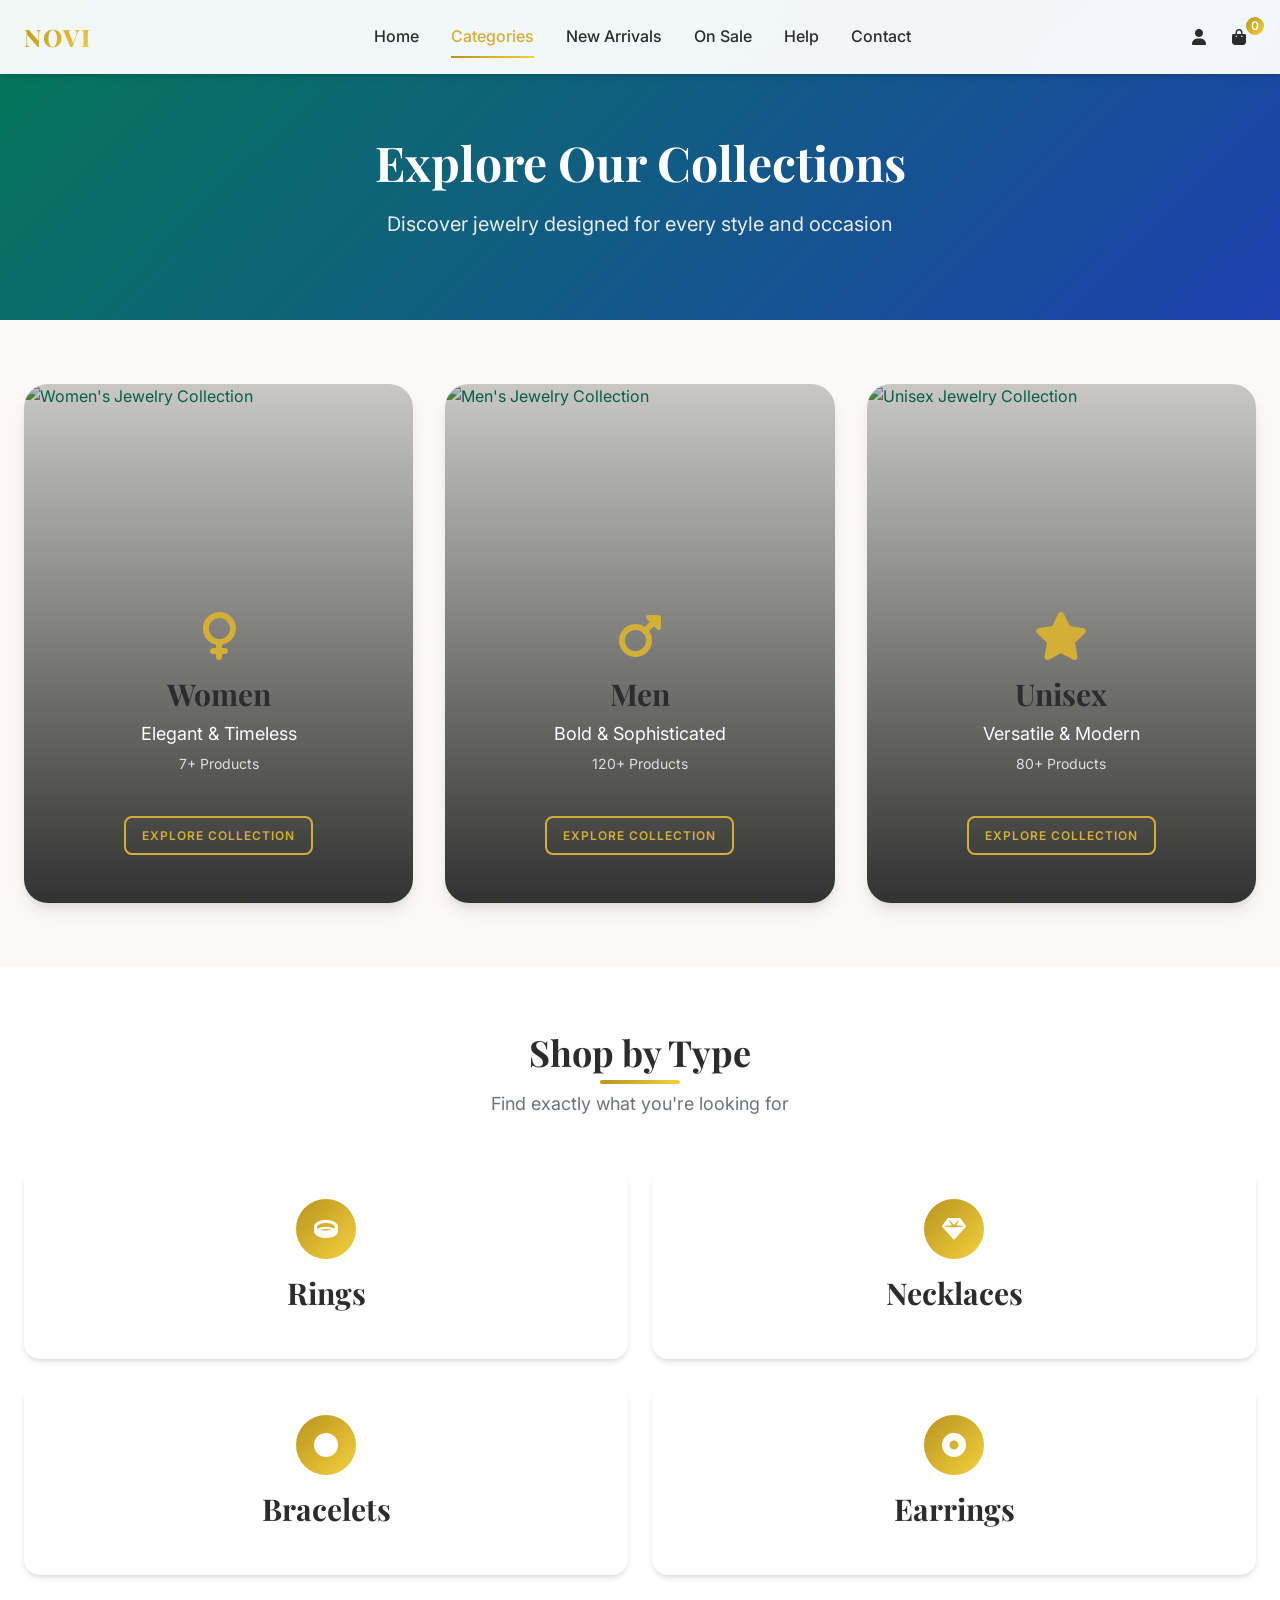
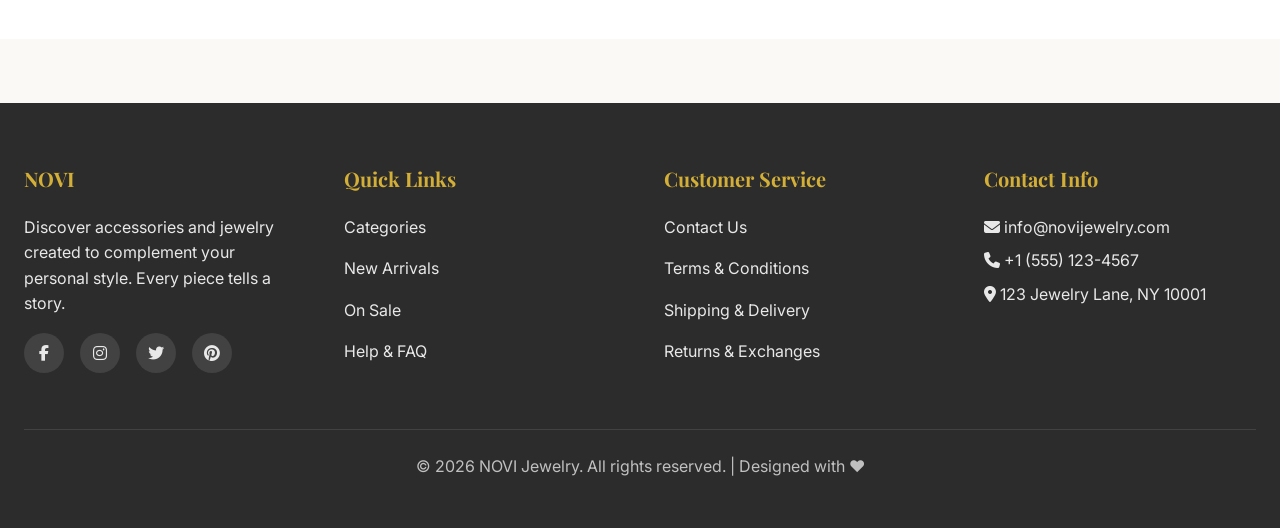
==== commit b421f508: "Fix HTML formatting issues in categories.html" ====
--- a/categories.html
+++ b/categories.html
@@ -69,7 +69,7 @@
                                 <i class="fas fa-venus category-icon"></i>
                                 <h2 class="category-title">Women</h2>
                                 <p class="category-description">Elegant & Timeless</p>
-                                <p class="category-count">150+ Products</p>
+                                <p class="category-count">7+ Products</p>
                                 <div class="btn btn-outline btn-sm" style="margin-top: var(--spacing-lg);">Explore
                                     Collection</div>
                             </div>
@@ -211,4 +211,5 @@
 
 </body>
 
-</html>+
+</html>
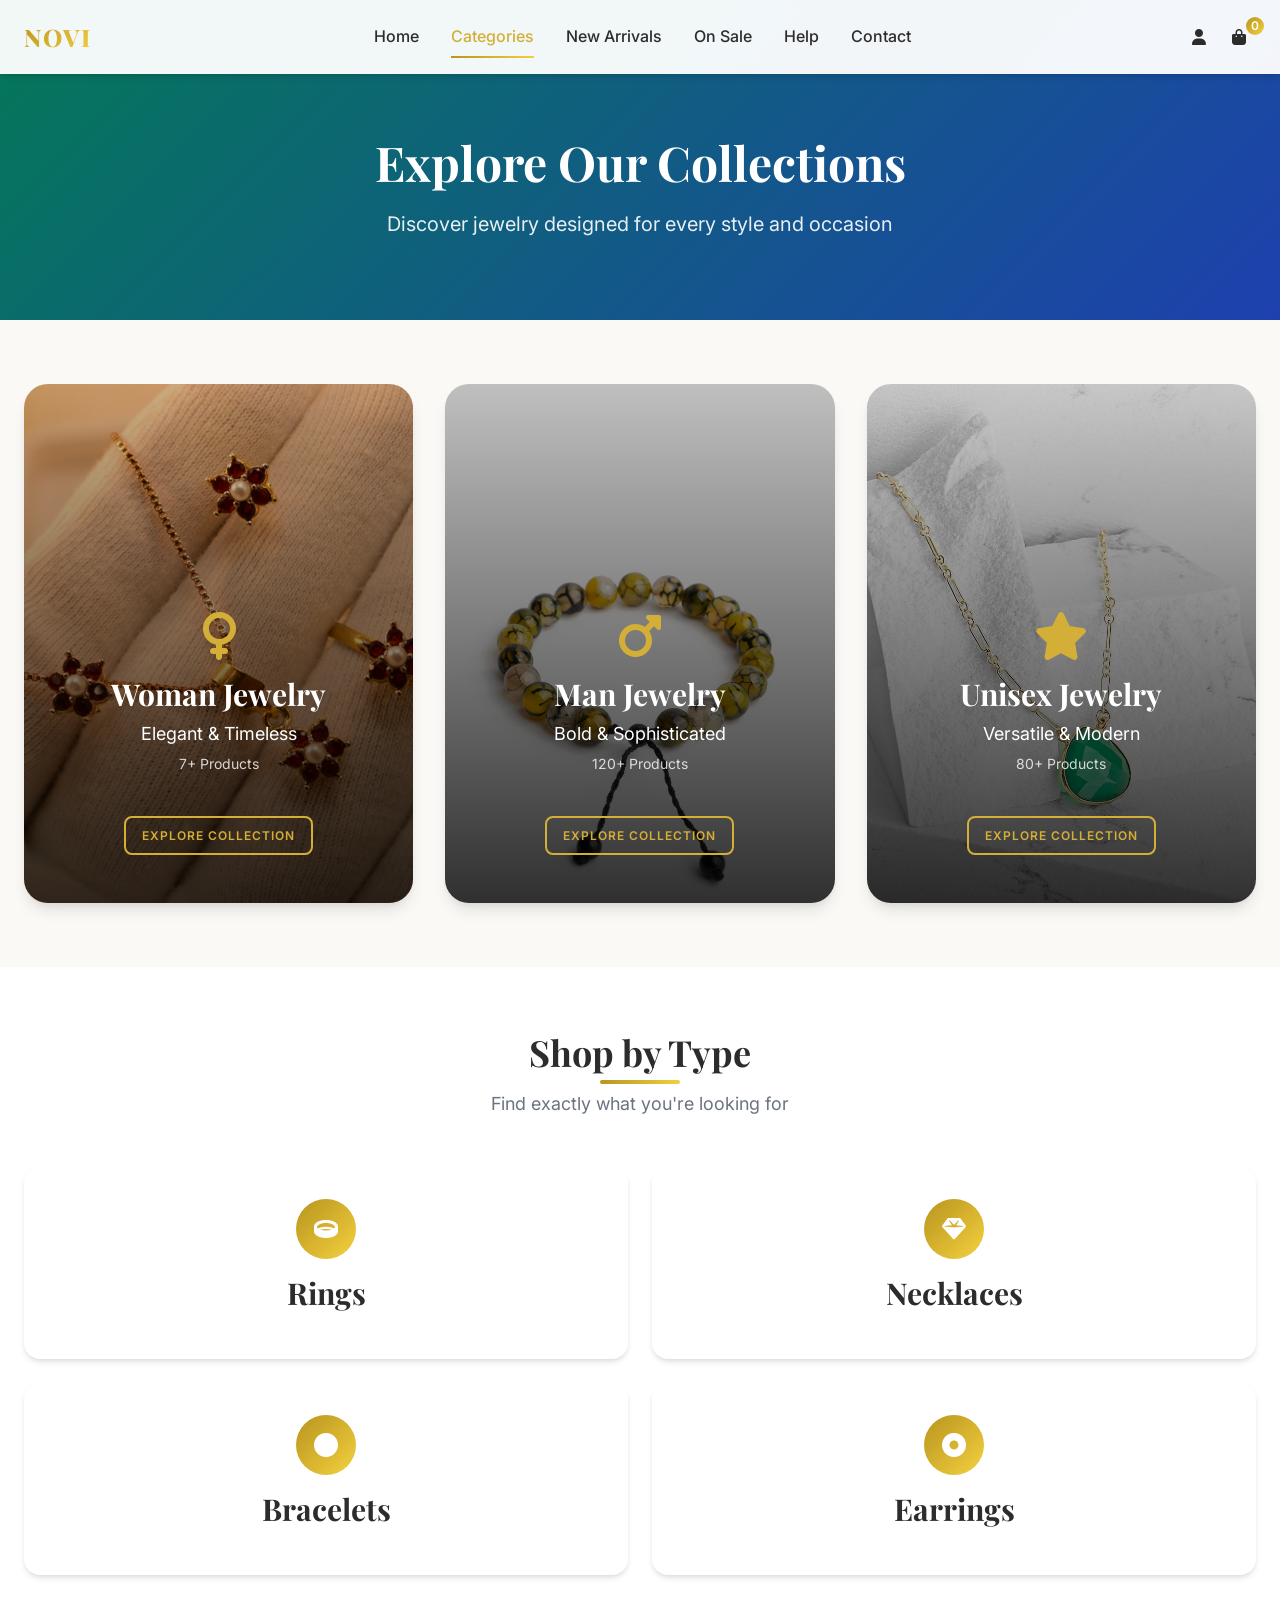
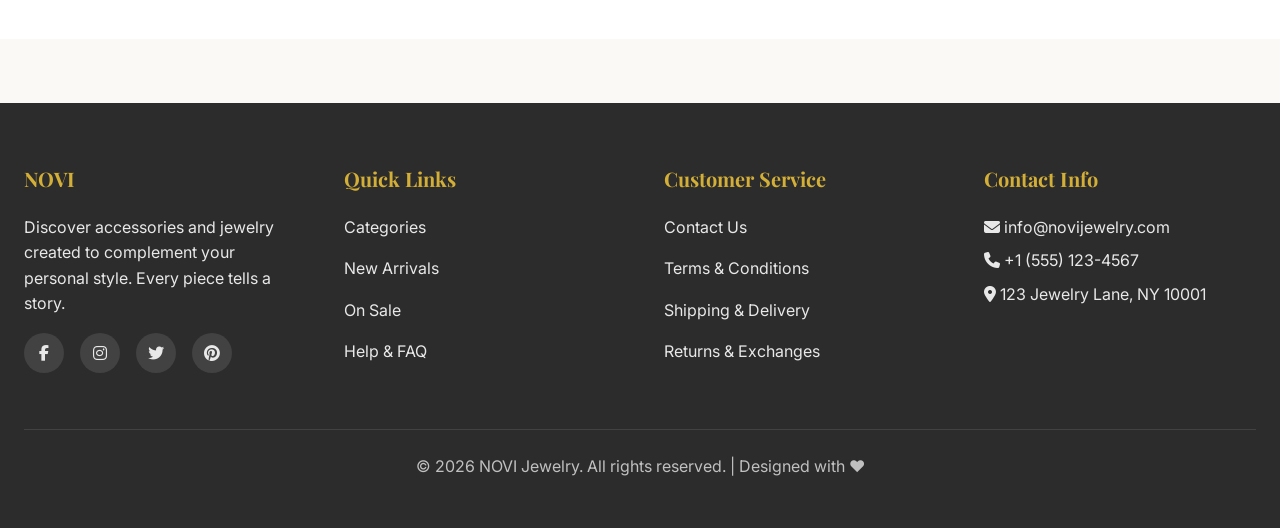
==== commit 0b74b90e: "chnaged images" ====
--- a/categories.html
+++ b/categories.html
@@ -62,12 +62,12 @@
                 <!-- Women's Category -->
                 <a href="women.html" class="category-card reveal" style="text-decoration: none;">
                     <div class="category-image-wrapper">
-                        <img src="https://images.unsplash.com/photo-1535632066927-ab7c9ab60908?w=800&h=1000&fit=crop"
+                        <img src="images/women/nechlessset.png"
                             alt="Women's Jewelry Collection" class="category-image">
                         <div class="category-overlay">
                             <div class="category-content">
                                 <i class="fas fa-venus category-icon"></i>
-                                <h2 class="category-title">Women</h2>
+                                <h2 class="category-title">Woman Jewelry</h2>
                                 <p class="category-description">Elegant & Timeless</p>
                                 <p class="category-count">7+ Products</p>
                                 <div class="btn btn-outline btn-sm" style="margin-top: var(--spacing-lg);">Explore
@@ -80,12 +80,12 @@
                 <!-- Men's Category -->
                 <a href="men.html" class="category-card reveal" style="text-decoration: none;">
                     <div class="category-image-wrapper">
-                        <img src="https://images.unsplash.com/photo-1611591437281-460bfbe1220a?w=800&h=1000&fit=crop"
+                        <img src="images/man/blackgoldenbracelete.png"
                             alt="Men's Jewelry Collection" class="category-image">
                         <div class="category-overlay">
                             <div class="category-content">
                                 <i class="fas fa-mars category-icon"></i>
-                                <h2 class="category-title">Men</h2>
+                                <h2 class="category-title">Man Jewelry</h2>
                                 <p class="category-description">Bold & Sophisticated</p>
                                 <p class="category-count">120+ Products</p>
                                 <div class="btn btn-outline btn-sm" style="margin-top: var(--spacing-lg);">Explore
@@ -98,12 +98,12 @@
                 <!-- Unisex Category -->
                 <a href="unisex.html" class="category-card reveal" style="text-decoration: none;">
                     <div class="category-image-wrapper">
-                        <img src="https://images.unsplash.com/photo-1599643478518-a784e5dc4c8f?w=800&h=1000&fit=crop"
+                        <img src="images/unisex/greennecklace.png"
                             alt="Unisex Jewelry Collection" class="category-image">
                         <div class="category-overlay">
                             <div class="category-content">
                                 <i class="fas fa-star category-icon"></i>
-                                <h2 class="category-title">Unisex</h2>
+                                <h2 class="category-title">Unisex Jewelry</h2>
                                 <p class="category-description">Versatile & Modern</p>
                                 <p class="category-count">80+ Products</p>
                                 <div class="btn btn-outline btn-sm" style="margin-top: var(--spacing-lg);">Explore
@@ -211,5 +211,4 @@
 
 </body>
 
-
-</html>
+</html>
--- a/components.css
+++ b/components.css
@@ -798,6 +798,9 @@
 }
 
 .page-header-content h1,
+.page-header-content p {
+    color: var(--color-white);
+}
 .page-title {
     font-size: var(--text-5xl);
     margin-bottom: var(--spacing-md);
@@ -869,6 +872,7 @@
     font-size: var(--text-3xl);
     font-family: var(--font-heading);
     margin-bottom: var(--spacing-sm);
+    color: var(--color-white) !important;
 }
 
 .category-description {
